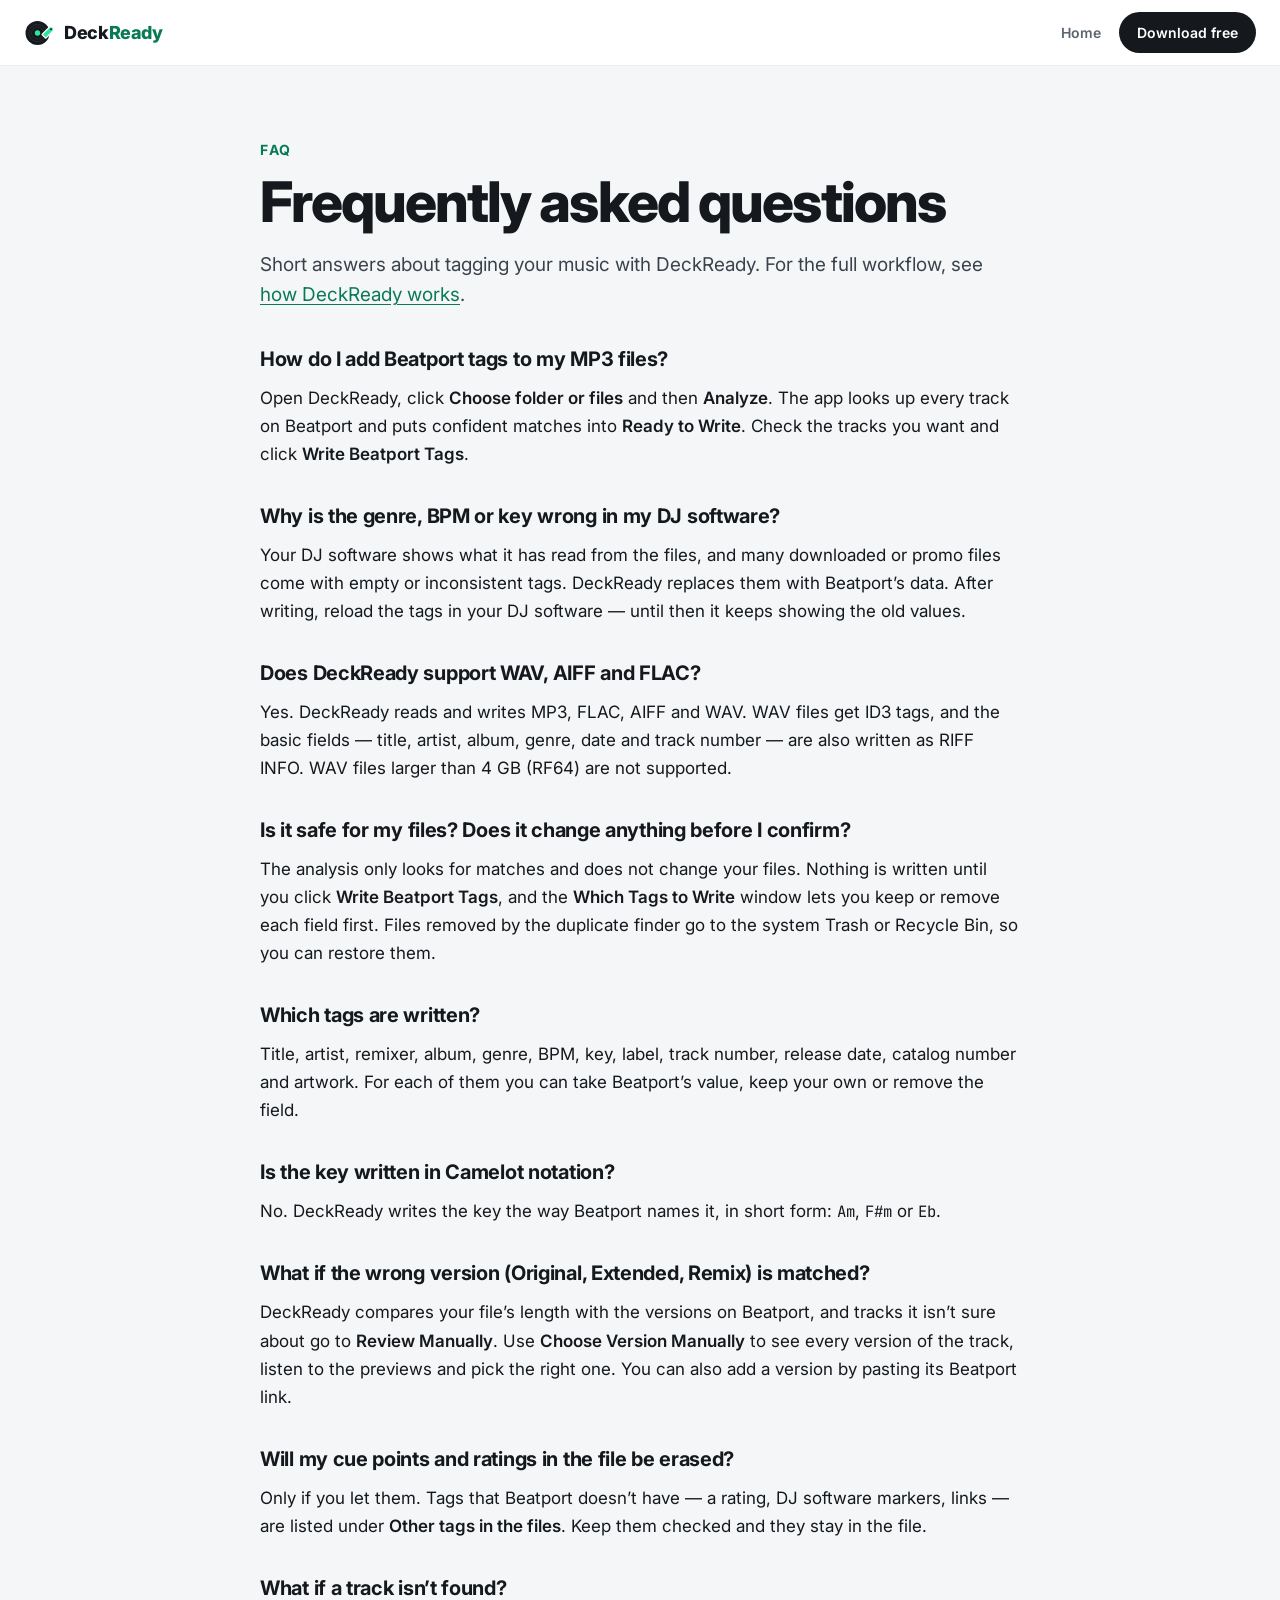
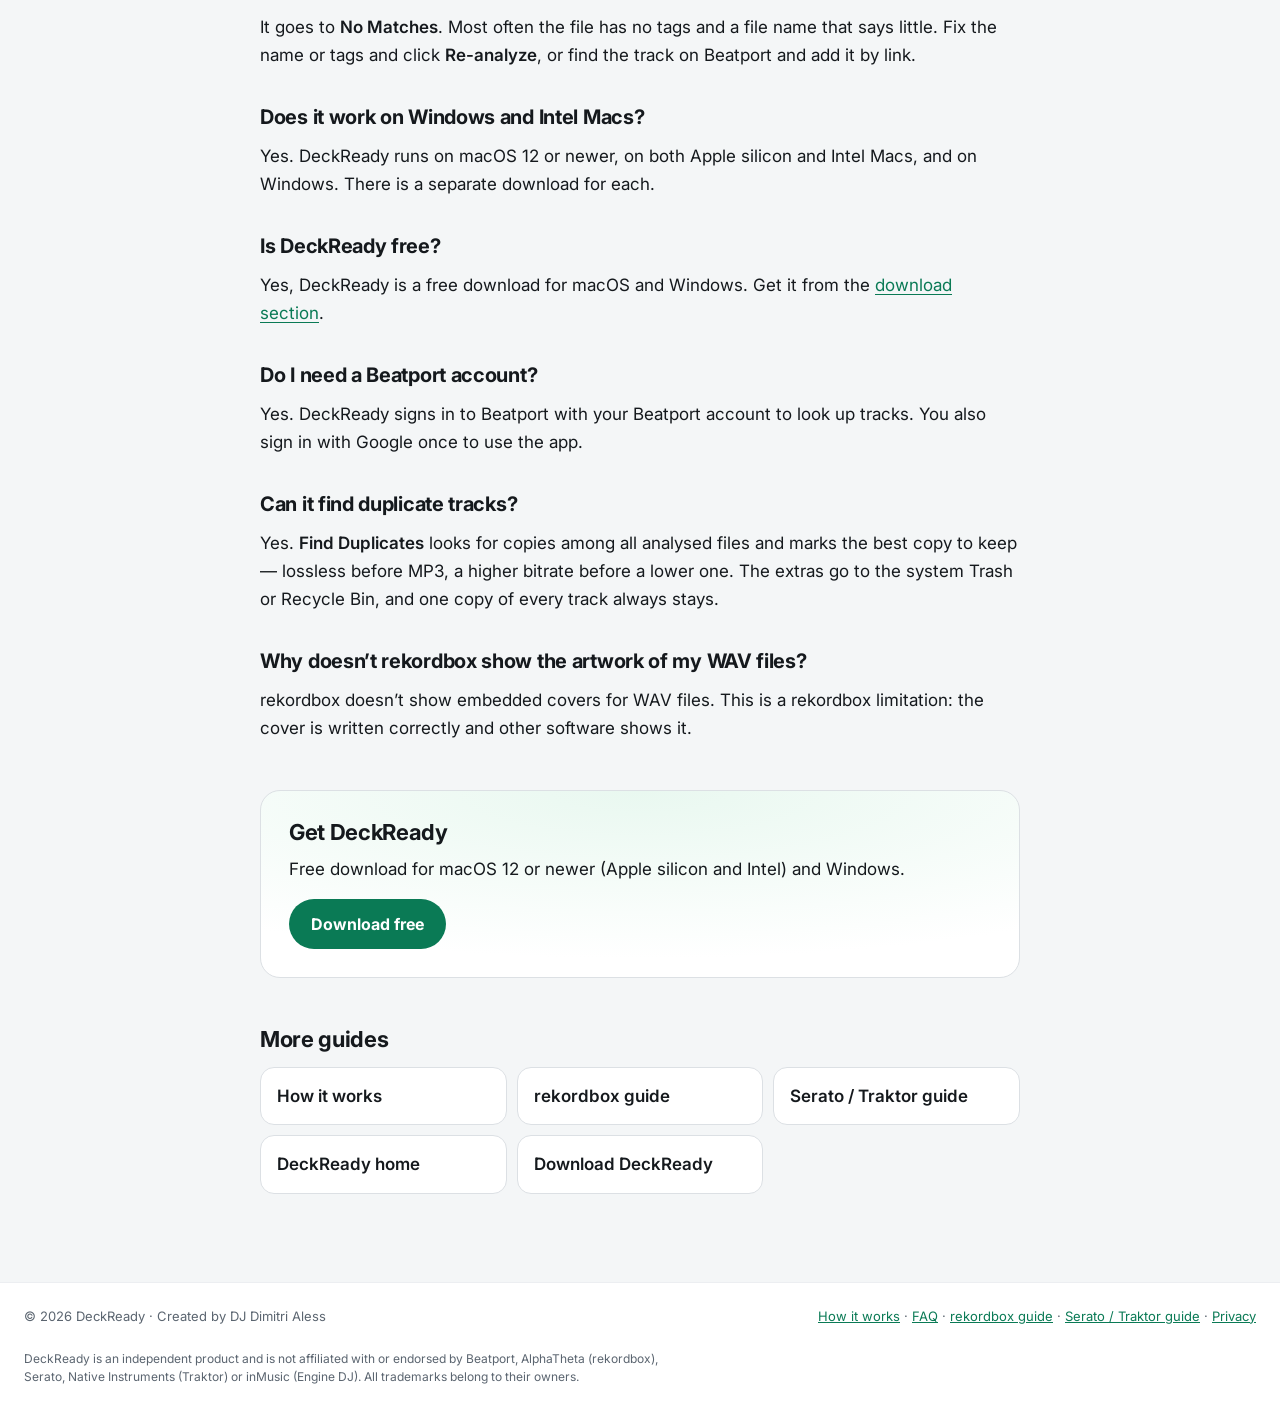
==== faq/index.html @ 61708c16 "SEO pages: how-it-works, FAQ, rekordbox and Serato/Traktor/Engine DJ guides; sitemap; footer links C" ====
<!DOCTYPE html>
<html lang="en">
<head>
<meta charset="UTF-8">
<meta name="viewport" content="width=device-width, initial-scale=1.0">
<title>DeckReady FAQ — Beatport Tags for MP3, FLAC, AIFF &amp; WAV</title>
<meta name="description" content="Answers about DeckReady: adding Beatport tags to MP3, FLAC, AIFF and WAV, file safety, versions, duplicates, platforms, price and the Beatport account.">
<meta name="robots" content="index, follow">
<link rel="canonical" href="https://deckready.pitchclub.app/faq/">

<!-- Open Graph -->
<meta property="og:type" content="article">
<meta property="og:url" content="https://deckready.pitchclub.app/faq/">
<meta property="og:title" content="DeckReady FAQ — Beatport Tags for MP3, FLAC, AIFF &amp; WAV">
<meta property="og:description" content="Answers about DeckReady: adding Beatport tags to MP3, FLAC, AIFF and WAV, file safety, versions, duplicates, platforms, price and the Beatport account.">
<meta property="og:site_name" content="DeckReady">
<meta property="og:image" content="https://deckready.pitchclub.app/assets/og-image.png?v=2">
<meta property="og:image:width" content="1200">
<meta property="og:image:height" content="630">
<meta property="og:image:type" content="image/png">
<meta property="og:image:alt" content="DeckReady — auto-tag your tracks with Beatport: artist, title, BPM, key, genre and artwork">

<!-- Twitter Card -->
<meta name="twitter:card" content="summary_large_image">
<meta name="twitter:title" content="DeckReady FAQ — Beatport Tags for MP3, FLAC, AIFF &amp; WAV">
<meta name="twitter:description" content="Answers about DeckReady: adding Beatport tags to MP3, FLAC, AIFF and WAV, file safety, versions, duplicates, platforms, price and the Beatport account.">
<meta name="twitter:image" content="https://deckready.pitchclub.app/assets/og-image.png?v=2">

<!-- JSON-LD Structured Data -->
<script type="application/ld+json">
{
  "@context": "https://schema.org",
  "@type": "FAQPage",
  "mainEntity": [
    {
      "@type": "Question",
      "name": "How do I add Beatport tags to my MP3 files?",
      "acceptedAnswer": {
        "@type": "Answer",
        "text": "Open DeckReady, click Choose folder or files and then Analyze. The app looks up every track on Beatport and puts confident matches into Ready to Write. Check the tracks you want and click Write Beatport Tags."
      }
    },
    {
      "@type": "Question",
      "name": "Why is the genre, BPM or key wrong in my DJ software?",
      "acceptedAnswer": {
        "@type": "Answer",
        "text": "Your DJ software shows what it has read from the files, and many downloaded or promo files come with empty or inconsistent tags. DeckReady replaces them with Beatport’s data. After writing, reload the tags in your DJ software — until then it keeps showing the old values."
      }
    },
    {
      "@type": "Question",
      "name": "Does DeckReady support WAV, AIFF and FLAC?",
      "acceptedAnswer": {
        "@type": "Answer",
        "text": "Yes. DeckReady reads and writes MP3, FLAC, AIFF and WAV. WAV files get ID3 tags, and the basic fields — title, artist, album, genre, date and track number — are also written as RIFF INFO. WAV files larger than 4 GB (RF64) are not supported."
      }
    },
    {
      "@type": "Question",
      "name": "Is it safe for my files? Does it change anything before I confirm?",
      "acceptedAnswer": {
        "@type": "Answer",
        "text": "The analysis only looks for matches and does not change your files. Nothing is written until you click Write Beatport Tags, and the Which Tags to Write window lets you keep or remove each field first. Files removed by the duplicate finder go to the system Trash or Recycle Bin, so you can restore them."
      }
    },
    {
      "@type": "Question",
      "name": "Which tags are written?",
      "acceptedAnswer": {
        "@type": "Answer",
        "text": "Title, artist, remixer, album, genre, BPM, key, label, track number, release date, catalog number and artwork. For each of them you can take Beatport’s value, keep your own or remove the field."
      }
    },
    {
      "@type": "Question",
      "name": "Is the key written in Camelot notation?",
      "acceptedAnswer": {
        "@type": "Answer",
        "text": "No. DeckReady writes the key the way Beatport names it, in short form: Am, F#m or Eb."
      }
    },
    {
      "@type": "Question",
      "name": "What if the wrong version (Original, Extended, Remix) is matched?",
      "acceptedAnswer": {
        "@type": "Answer",
        "text": "DeckReady compares your file’s length with the versions on Beatport, and tracks it isn’t sure about go to Review Manually. Use Choose Version Manually to see every version of the track, listen to the previews and pick the right one. You can also add a version by pasting its Beatport link."
      }
    },
    {
      "@type": "Question",
      "name": "Will my cue points and ratings in the file be erased?",
      "acceptedAnswer": {
        "@type": "Answer",
        "text": "Only if you let them. Tags that Beatport doesn’t have — a rating, DJ software markers, links — are listed under Other tags in the files. Keep them checked and they stay in the file."
      }
    },
    {
      "@type": "Question",
      "name": "What if a track isn’t found?",
      "acceptedAnswer": {
        "@type": "Answer",
        "text": "It goes to No Matches. Most often the file has no tags and a file name that says little. Fix the name or tags and click Re-analyze, or find the track on Beatport and add it by link."
      }
    },
    {
      "@type": "Question",
      "name": "Does it work on Windows and Intel Macs?",
      "acceptedAnswer": {
        "@type": "Answer",
        "text": "Yes. DeckReady runs on macOS 12 or newer, on both Apple silicon and Intel Macs, and on Windows. There is a separate download for each."
      }
    },
    {
      "@type": "Question",
      "name": "Is DeckReady free?",
      "acceptedAnswer": {
        "@type": "Answer",
        "text": "Yes, DeckReady is a free download for macOS and Windows. Get it from the download section."
      }
    },
    {
      "@type": "Question",
      "name": "Do I need a Beatport account?",
      "acceptedAnswer": {
        "@type": "Answer",
        "text": "Yes. DeckReady signs in to Beatport with your Beatport account to look up tracks. You also sign in with Google once to use the app."
      }
    },
    {
      "@type": "Question",
      "name": "Can it find duplicate tracks?",
      "acceptedAnswer": {
        "@type": "Answer",
        "text": "Yes. Find Duplicates looks for copies among all analysed files and marks the best copy to keep — lossless before MP3, a higher bitrate before a lower one. The extras go to the system Trash or Recycle Bin, and one copy of every track always stays."
      }
    },
    {
      "@type": "Question",
      "name": "Why doesn’t rekordbox show the artwork of my WAV files?",
      "acceptedAnswer": {
        "@type": "Answer",
        "text": "rekordbox doesn’t show embedded covers for WAV files. This is a rekordbox limitation: the cover is written correctly and other software shows it."
      }
    }
  ]
}
</script>
<link rel="icon" href="/favicon.svg" type="image/svg+xml">
<link rel="icon" href="/favicon.ico" sizes="16x16 32x32 48x48">
<link rel="apple-touch-icon" href="/apple-touch-icon.png">
<link rel="preconnect" href="https://fonts.googleapis.com">
<link rel="preconnect" href="https://fonts.gstatic.com" crossorigin>
<link rel="stylesheet" href="https://fonts.googleapis.com/css2?family=Inter:wght@400;500;600;700;800;900&amp;family=JetBrains+Mono:wght@400;500;600&amp;display=swap">
<link rel="stylesheet" href="/assets/site.css">
<style>
  /* guide pages — the light look of privacy/ (assets/site.css) */
  .wrap{max-width:1240px;margin:0 auto;padding:0 24px}
  .mono{font-family:"JetBrains Mono",ui-monospace,SFMono-Regular,Menlo,monospace}
  .site-head{position:sticky;top:0;z-index:20;background:rgba(255,255,255,.82);backdrop-filter:saturate(1.6) blur(14px);-webkit-backdrop-filter:saturate(1.6) blur(14px);border-bottom:1px solid #ECEEF1}
  .site-head .wrap{padding-top:12px;padding-bottom:12px;display:flex;align-items:center;justify-content:space-between;gap:16px}
  .brand{display:flex;align-items:center;gap:10px;text-decoration:none;color:#15191D}
  .brand:hover{color:#15191D}
  .brand span{font-weight:800;font-size:18px;letter-spacing:-.02em}
  .head-links{display:flex;align-items:center;gap:18px}
  .head-links .home{color:#5B6570;text-decoration:none;font-weight:600;font-size:14px}
  .head-links .home:hover{color:#15191D}
  .head-links .btn{background:#15191D;color:#FFFFFF;text-decoration:none;font-weight:600;font-size:14px;padding:10px 18px;border-radius:999px;white-space:nowrap}
  .guide{padding:72px 0 88px;background:#F4F6F7}
  .guide .wrap{max-width:760px}
  .guide .kicker{font-size:14px;font-weight:700;letter-spacing:.12em;text-transform:uppercase;color:#0A7A55;margin:0 0 12px}
  .guide h1{font-weight:800;font-size:clamp(34px,6vw,56px);line-height:1.05;letter-spacing:-.035em;margin:0}
  .guide .lead{font-size:19px;line-height:1.6;color:#3A434C;margin:18px 0 0}
  .guide h2{font-weight:700;font-size:22px;letter-spacing:-.015em;line-height:1.25;margin:44px 0 0}
  .guide p,.guide ul,.guide ol{margin:12px 0 0;font-size:17px;line-height:1.65;color:#15191D}
  .guide ul,.guide ol{padding-left:22px}
  .guide li{margin-top:6px}
  .guide li::marker{color:#0A7A55}
  .guide a{text-decoration:underline;text-underline-offset:3px;overflow-wrap:anywhere}
  .ui{font-weight:600;white-space:normal}
  .key{font-family:"JetBrains Mono",ui-monospace,SFMono-Regular,Menlo,monospace;font-size:.92em}
  .faq-item h2{font-size:20px;margin-top:36px}
  .cta{margin-top:48px;padding:28px;border-radius:20px;background:radial-gradient(120% 120% at 50% 0%,#E9F8F0 0%,#FFFFFF 75%);border:1px solid #DCE0E4}
  .cta h2{margin:0}
  .cta p{margin-top:8px}
  .cta .btn{display:inline-block;margin-top:16px;background:#0A7A55;color:#FFFFFF;text-decoration:none;font-weight:700;font-size:16px;padding:13px 22px;border-radius:999px}
  .more{margin-top:48px}
  .more h2{margin:0}
  .more ul{list-style:none;padding:0;margin:14px 0 0;display:grid;grid-template-columns:repeat(auto-fit,minmax(200px,1fr));gap:10px}
  .more li{margin:0}
  .more a{display:block;padding:14px 16px;border-radius:14px;background:#FFFFFF;border:1px solid #DCE0E4;color:#15191D;font-weight:600;text-decoration:none}
  .more a:hover{border-color:#0A7A55}
  .site-foot{border-top:1px solid #ECEEF1}
  .site-foot .row{max-width:1240px;margin:0 auto;padding:24px;display:flex;justify-content:space-between;gap:16px;flex-wrap:wrap;font-size:13px;color:#5B6570}
  .site-foot .disc{max-width:1240px;margin:0 auto;padding:0 24px 24px;font-size:12px;line-height:1.5;color:#5B6570}
  .site-foot .disc p{margin:0;max-width:640px}
  @media (max-width:540px){
    .wrap,.site-foot .row{padding-left:16px;padding-right:16px}
    .site-foot .disc{padding:0 16px 24px}
    .head-links{gap:12px}
    .head-links .btn{padding:9px 14px}
    .guide{padding:48px 0 64px}
    .guide p,.guide ul,.guide ol{font-size:16px}
    .guide .lead{font-size:17px}
    .cta{padding:22px 18px}
  }
  @media (max-width:360px){.head-links .home{display:none}}   /* logo still goes home */
</style>
</head>
<body>
<header class="site-head">
  <div class="wrap">
    <a class="brand" href="/" aria-label="DeckReady home">
      <svg width="30" height="30" viewBox="0 0 40 40" aria-hidden="true"><circle cx="18" cy="20" r="16" fill="#15191D"></circle><circle cx="18" cy="20" r="11.5" fill="none" stroke="#2C3238"></circle><circle cx="18" cy="20" r="8" fill="none" stroke="#2C3238"></circle><circle cx="18" cy="20" r="3.6" fill="#2EE59D"></circle><path d="M24 22l10-10h5v5l-10 10z" fill="#2EE59D" stroke="#FFFFFF" stroke-width="1.5" stroke-linejoin="round"></path><circle cx="36" cy="15" r="1.3" fill="#15191D"></circle></svg>
      <span>Deck<span style="color:#0A7A55">Ready</span></span>
    </a>
    <nav class="head-links">
      <a class="home" href="/">Home</a>
      <a class="btn" href="/#download">Download free</a>
    </nav>
  </div>
</header>

<main id="top" class="guide">
  <div class="wrap">
    <p class="kicker">FAQ</p>
    <h1>Frequently asked questions</h1>
    <p class="lead">Short answers about tagging your music with DeckReady. For the full workflow, see <a href="/how-it-works/">how DeckReady works</a>.</p>
    <div class="faq-item">
    <h2>How do I add Beatport tags to my MP3 files?</h2>
    <p>Open DeckReady, click <span class="ui">Choose folder or files</span> and then <span class="ui">Analyze</span>. The app looks up every track on Beatport and puts confident matches into <span class="ui">Ready to Write</span>. Check the tracks you want and click <span class="ui">Write Beatport Tags</span>.</p>
    </div>

    <div class="faq-item">
    <h2>Why is the genre, BPM or key wrong in my DJ software?</h2>
    <p>Your DJ software shows what it has read from the files, and many downloaded or promo files come with empty or inconsistent tags. DeckReady replaces them with Beatport’s data. After writing, reload the tags in your DJ software — until then it keeps showing the old values.</p>
    </div>

    <div class="faq-item">
    <h2>Does DeckReady support WAV, AIFF and FLAC?</h2>
    <p>Yes. DeckReady reads and writes MP3, FLAC, AIFF and WAV. WAV files get ID3 tags, and the basic fields — title, artist, album, genre, date and track number — are also written as RIFF INFO. WAV files larger than 4 GB (RF64) are not supported.</p>
    </div>

    <div class="faq-item">
    <h2>Is it safe for my files? Does it change anything before I confirm?</h2>
    <p>The analysis only looks for matches and does not change your files. Nothing is written until you click <span class="ui">Write Beatport Tags</span>, and the <span class="ui">Which Tags to Write</span> window lets you keep or remove each field first. Files removed by the duplicate finder go to the system Trash or Recycle Bin, so you can restore them.</p>
    </div>

    <div class="faq-item">
    <h2>Which tags are written?</h2>
    <p>Title, artist, remixer, album, genre, BPM, key, label, track number, release date, catalog number and artwork. For each of them you can take Beatport’s value, keep your own or remove the field.</p>
    </div>

    <div class="faq-item">
    <h2>Is the key written in Camelot notation?</h2>
    <p>No. DeckReady writes the key the way Beatport names it, in short form: <span class="key">Am</span>, <span class="key">F#m</span> or <span class="key">Eb</span>.</p>
    </div>

    <div class="faq-item">
    <h2>What if the wrong version (Original, Extended, Remix) is matched?</h2>
    <p>DeckReady compares your file’s length with the versions on Beatport, and tracks it isn’t sure about go to <span class="ui">Review Manually</span>. Use <span class="ui">Choose Version Manually</span> to see every version of the track, listen to the previews and pick the right one. You can also add a version by pasting its Beatport link.</p>
    </div>

    <div class="faq-item">
    <h2>Will my cue points and ratings in the file be erased?</h2>
    <p>Only if you let them. Tags that Beatport doesn’t have — a rating, DJ software markers, links — are listed under <span class="ui">Other tags in the files</span>. Keep them checked and they stay in the file.</p>
    </div>

    <div class="faq-item">
    <h2>What if a track isn’t found?</h2>
    <p>It goes to <span class="ui">No Matches</span>. Most often the file has no tags and a file name that says little. Fix the name or tags and click <span class="ui">Re-analyze</span>, or find the track on Beatport and add it by link.</p>
    </div>

    <div class="faq-item">
    <h2>Does it work on Windows and Intel Macs?</h2>
    <p>Yes. DeckReady runs on macOS 12 or newer, on both Apple silicon and Intel Macs, and on Windows. There is a separate download for each.</p>
    </div>

    <div class="faq-item">
    <h2>Is DeckReady free?</h2>
    <p>Yes, DeckReady is a free download for macOS and Windows. Get it from the <a href="/#download">download section</a>.</p>
    </div>

    <div class="faq-item">
    <h2>Do I need a Beatport account?</h2>
    <p>Yes. DeckReady signs in to Beatport with your Beatport account to look up tracks. You also sign in with Google once to use the app.</p>
    </div>

    <div class="faq-item">
    <h2>Can it find duplicate tracks?</h2>
    <p>Yes. <span class="ui">Find Duplicates</span> looks for copies among all analysed files and marks the best copy to keep — lossless before MP3, a higher bitrate before a lower one. The extras go to the system Trash or Recycle Bin, and one copy of every track always stays.</p>
    </div>

    <div class="faq-item">
    <h2>Why doesn’t rekordbox show the artwork of my WAV files?</h2>
    <p>rekordbox doesn’t show embedded covers for WAV files. This is a rekordbox limitation: the cover is written correctly and other software shows it.</p>
    </div>
    <section class="cta">
      <h2>Get DeckReady</h2>
      <p>Free download for macOS 12 or newer (Apple silicon and Intel) and Windows.</p>
      <a class="btn" href="/#download">Download free</a>
    </section>
    <nav class="more" aria-label="More guides">
      <h2>More guides</h2>
      <ul>
        <li><a href="/how-it-works/">How it works</a></li>
        <li><a href="/rekordbox/">rekordbox guide</a></li>
        <li><a href="/serato-traktor/">Serato / Traktor guide</a></li>
        <li><a href="/">DeckReady home</a></li>
        <li><a href="/#download">Download DeckReady</a></li>
      </ul>
    </nav>
  </div>
</main>

<footer class="site-foot">
  <div class="row"><span>© 2026 DeckReady · Created by DJ Dimitri Aless</span><span><a href="/how-it-works/">How it works</a> · <a href="/faq/">FAQ</a> · <a href="/rekordbox/">rekordbox guide</a> · <a href="/serato-traktor/">Serato / Traktor guide</a> · <a href="/privacy/">Privacy</a></span></div>
  <div class="disc"><p>DeckReady is an independent product and is not affiliated with or endorsed by Beatport, AlphaTheta (rekordbox), Serato, Native Instruments (Traktor) or inMusic (Engine DJ). All trademarks belong to their owners.</p></div>
</footer>
</body>
</html>
---- assets/site.css ----
/* DeckReady site — scroll story (2026-10-27). Ported 1:1 from the approved mockup
   site_mockup_story.dc.html; additions are marked "port:". No build step. */

body{margin:0;background:#FFFFFF;font-family:Inter,system-ui,sans-serif;color:#15191D;font-size:16px;line-height:1.5;overflow-x:clip}
a{color:#0A7A55}a:hover{color:#065C40}
html{scroll-behavior:smooth}                               /* port: #download / #story links */
:focus-visible{outline:2px solid #0A7A55;outline-offset:3px;border-radius:6px}   /* port: keyboard */

@keyframes spin{to{transform:rotate(360deg)}}
@keyframes spinRev{to{transform:rotate(-360deg)}}
@keyframes floatY{0%,100%{transform:translateY(0)}50%{transform:translateY(-14px)}}
@keyframes fadeUp{from{opacity:0;transform:translateY(16px)}to{opacity:1;transform:none}}
@keyframes popIn{0%{opacity:0;transform:scale(.6)}70%{opacity:1;transform:scale(1.08)}100%{opacity:1;transform:scale(1)}}
@keyframes sceneIn{from{opacity:0;transform:translateY(18px) scale(.98)}to{opacity:1;transform:none}}
@keyframes rowIn8{from{opacity:0;transform:translateY(-8px)}to{opacity:1;transform:none}}
@keyframes recMove{from{offset-distance:0%}to{offset-distance:100%}}
@keyframes recLook{0%{opacity:0;transform:scale(.6)}15%{opacity:1;transform:scale(1)}85%{opacity:1;transform:scale(1)}100%{opacity:0;transform:scale(.6)}}
@keyframes bumpA{from{transform:scale(1.15)}to{transform:scale(1)}}
@keyframes bumpB{from{transform:scale(1.15)}to{transform:scale(1)}}
@keyframes noteA{0%{opacity:1;transform:translateY(0) scale(.8)}50%{opacity:.75}100%{opacity:0;transform:translateY(-10px) scale(1)}}
@keyframes noteB{0%{opacity:1;transform:translateY(0) scale(.8)}50%{opacity:.75}100%{opacity:0;transform:translateY(-10px) scale(1)}}
@keyframes badgeLife{0%,76%{opacity:1}100%{opacity:0}}
@keyframes collapseRow{0%,40%{background:#C6EED9;height:34px;opacity:1}100%{background:#C6EED9;height:0;opacity:0}}
@keyframes playhead{from{width:0%}to{width:100%}}
@keyframes toTrash{0%{opacity:1;transform:none}100%{opacity:0;transform:translate(150px,170px) scale(.15)}}
@keyframes trashBounce{0%,100%{transform:none}35%{transform:translateY(-6px) rotate(-14deg)}70%{transform:rotate(8deg)}}
@keyframes chipFly{0%{opacity:0;transform:translate(var(--fx),var(--fy)) scale(.5)}25%{opacity:1}100%{opacity:1;transform:none}}
@keyframes glowPulse{0%,100%{box-shadow:0 0 0 0 rgba(46,229,157,0)}50%{box-shadow:0 0 0 8px rgba(46,229,157,.18)}}
@keyframes barFill{from{width:0}}
@keyframes orbit{to{transform:rotate(360deg)}}
@keyframes counterOrbit{to{transform:rotate(-360deg)}}
@keyframes dash{to{stroke-dashoffset:0}}
@keyframes shimmer{from{background-position:200% 0}to{background-position:-200% 0}}
@keyframes eq{0%,100%{transform:scaleY(.3)}50%{transform:scaleY(1)}}
.spin{animation:spin 6s linear infinite}
.spin-slow{animation:spin 18s linear infinite}
.spin-fast{animation:spin .9s linear infinite;transform-origin:50% 50%}
.float{animation:floatY 6s ease-in-out infinite}
.fade-up{animation:fadeUp .6s cubic-bezier(.2,.8,.2,1) both}
.pop{animation:popIn .5s cubic-bezier(.2,.8,.2,1) both}
.scene-in{animation:sceneIn .55s cubic-bezier(.2,.8,.2,1) both}
.rowin{animation:rowIn8 .25s cubic-bezier(.2,.8,.2,1) both}
.rec-move{position:absolute;left:0;top:0;offset-rotate:0deg;offset-anchor:50% 50%;animation:recMove .75s cubic-bezier(.37,0,.63,1) both;pointer-events:none;z-index:6}
.rec-look{display:block;animation:recLook .75s linear both}
.rec-turn{display:block;animation:spin 1s linear infinite}
.bA{animation:bumpA .25s cubic-bezier(.2,.8,.2,1)}.bB{animation:bumpB .25s cubic-bezier(.2,.8,.2,1)}
.nA{animation:noteA .4s cubic-bezier(.2,.8,.2,1) both}.nB{animation:noteB .4s cubic-bezier(.2,.8,.2,1) both}
.badge-life{animation:badgeLife 1.3s linear both}
.collapse{animation:collapseRow .3s ease-in-out both}
@keyframes collapse30{0%,40%{height:30px;opacity:1}100%{height:0;opacity:0}}
.collapse30{animation:collapse30 .3s ease-in-out both}
@keyframes groupOut{from{opacity:1;max-height:200px}to{opacity:0;max-height:0}}
.collapse-group{animation:groupOut .3s ease-in-out both}
.to-trash{animation:toTrash .8s cubic-bezier(.5,0,.75,0) both}
.trash-bounce{animation:trashBounce .6s ease}
.chip-fly{animation:chipFly .8s cubic-bezier(.2,.8,.2,1) both}
.glow{animation:glowPulse 1.6s ease-in-out infinite}
.bar-fill{animation:barFill .9s cubic-bezier(.2,.8,.2,1) both}
.eqbar{transform-origin:bottom;animation:eq 1.1s ease-in-out infinite}
.btn{transition:transform .25s cubic-bezier(.2,.8,.2,1),box-shadow .25s ease}
.btn:hover{transform:translateY(-3px);box-shadow:0 14px 30px rgba(10,122,85,.22)}
.chap{will-change:transform,opacity}
/* chapter buttons: the mockup's inline styles as classes (.on = active chapter) */
.navdot{font:inherit;font-size:12px;font-weight:600;cursor:pointer;padding:6px 11px;border-radius:999px;background:#FFFFFF;color:#5B6570;border:1px solid #DCE0E4;transition:all .35s cubic-bezier(.2,.8,.2,1)}
.navdot.on{background:#15191D;color:#FFFFFF;border-color:#15191D}
.navdot:not(.on):hover{color:#15191D}       /* port: the mockup's hover also hit the active (dark) button → dark text on dark */
.dl-card{transition:transform .3s cubic-bezier(.2,.8,.2,1),box-shadow .3s ease}
.dl-card:hover{transform:translateY(-6px);box-shadow:0 22px 44px rgba(10,122,85,.18)}
.dl-icon{transition:transform .3s ease}
.dl-card:hover .dl-icon{transform:rotate(-8deg) scale(1.1)}
@keyframes arrowDrop{0%,100%{transform:none}50%{transform:translateY(4px)}}
.dl-card:hover .dl-arrow{animation:arrowDrop .7s ease infinite}
.tile{transition:transform .3s cubic-bezier(.2,.8,.2,1),box-shadow .3s ease}
.tile:hover{transform:translateY(-4px) rotate(-1deg);box-shadow:0 18px 36px rgba(21,25,29,.10)}
.stage{zoom:1.28}
@media (max-width:1380px){.stage{zoom:1.12}}
@media (max-width:1180px){.stage{zoom:.95}}
@media (max-width:1020px){.stage{zoom:.82}}
@media (max-width:900px){
.story{grid-template-columns:minmax(0,1fr)!important}
.sticky-col{order:-1;top:64px!important;z-index:5;background:#F4F6F7;padding:6px 0 10px}   /* port: background — chapter text no longer shows through beside the stage */
.stage{zoom:.62}
.chap-wrap{min-height:60vh!important}       /* port: the mockup put this on .chap (inner box) — it meant the chapter */
.h1{font-size:48px!important}
.three-col{grid-template-columns:minmax(0,1fr)!important}
.side-nav{display:none!important}
.story-h2{font-size:48px!important}          /* port: 72 / 52 / 56 px headings are wider than a phone */
.chap h3{font-size:38px!important}
.dl-h2{font-size:42px!important}
}
@media (max-width:540px){.stage{zoom:.5}.h1{font-size:38px!important}
.story-wrap{padding-left:16px!important;padding-right:16px!important}   /* port: 640 × .5 + 2 × 16 fits 375 px */
.story-h2{font-size:36px!important}.chap h3{font-size:30px!important}.chap p{font-size:17px!important}
.dl-h2{font-size:34px!important}.dl-box{padding:48px 18px!important}
#download{padding:72px 16px!important}
}
@media (max-width:400px){.stage{zoom:.44}}   /* port: 320–400 px phones */
@media (prefers-reduced-motion:reduce){*{animation:none!important;transition:none!important}html{scroll-behavior:auto}}
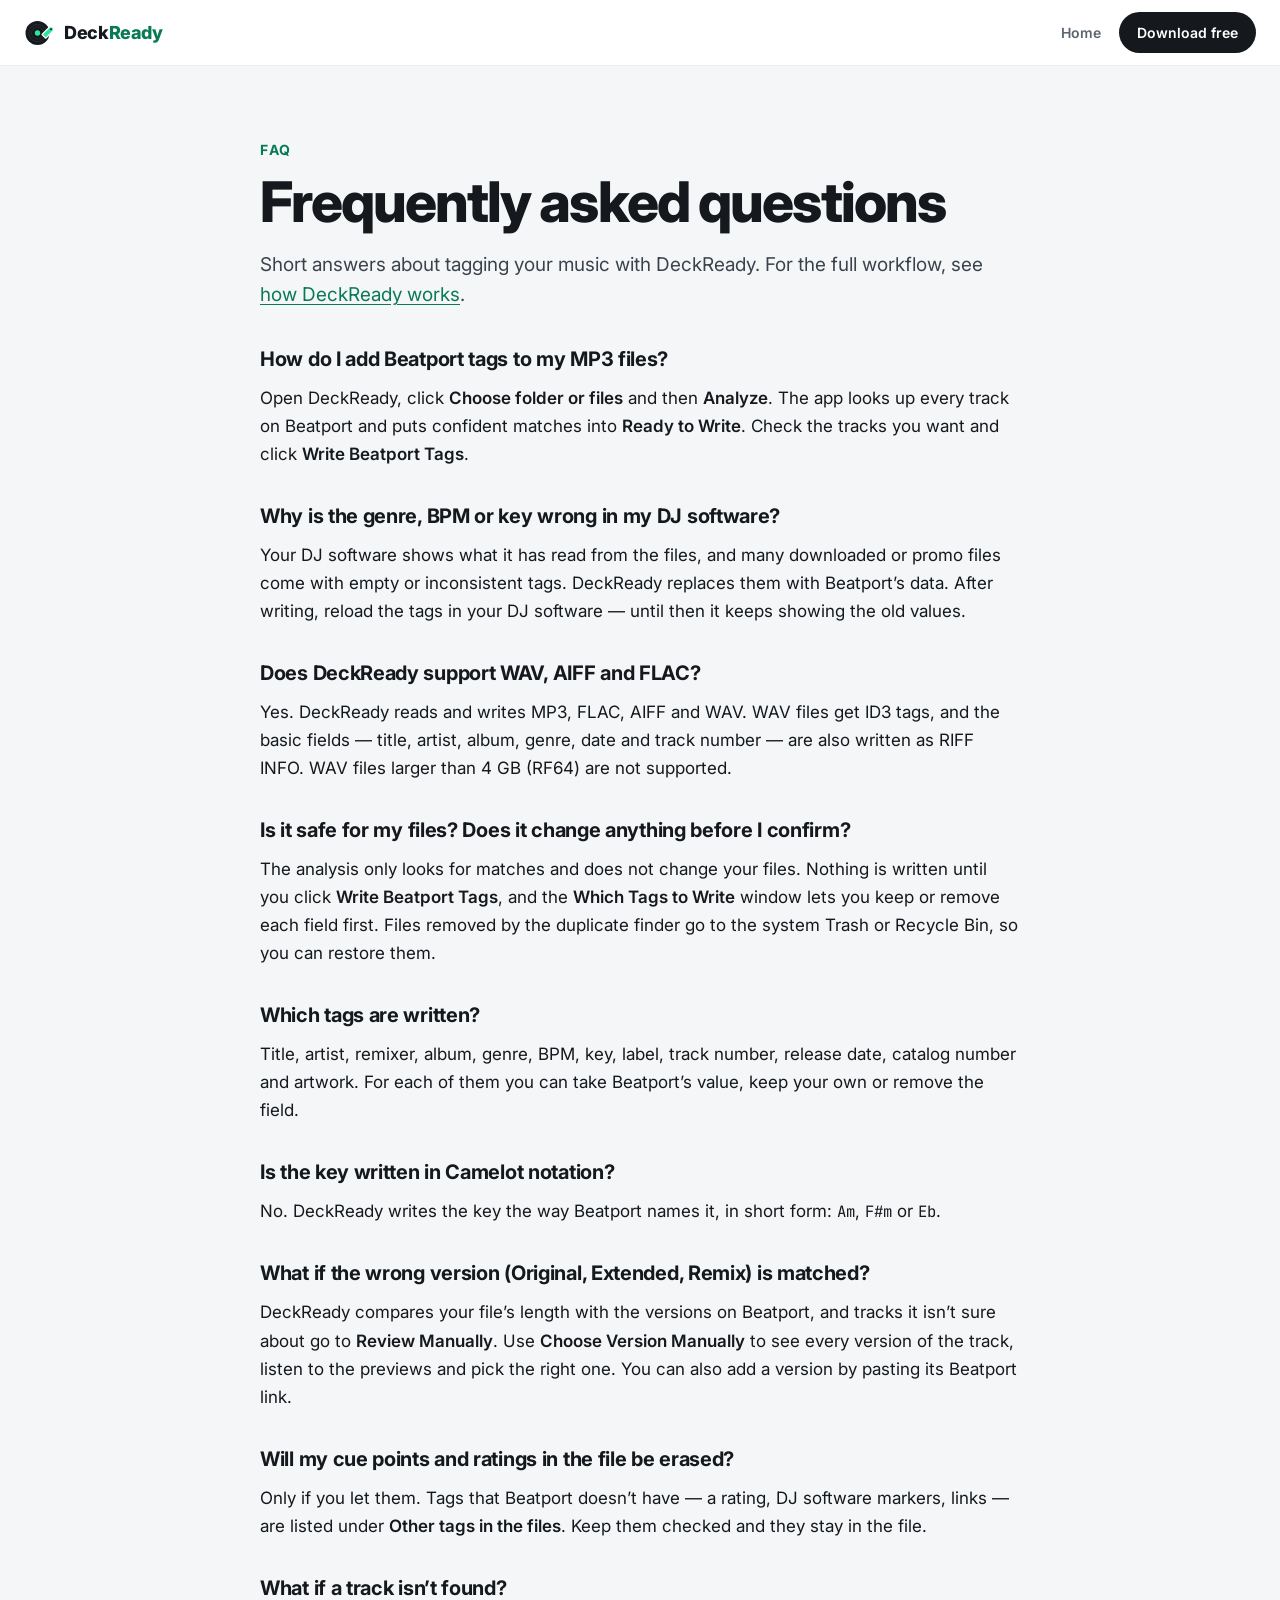
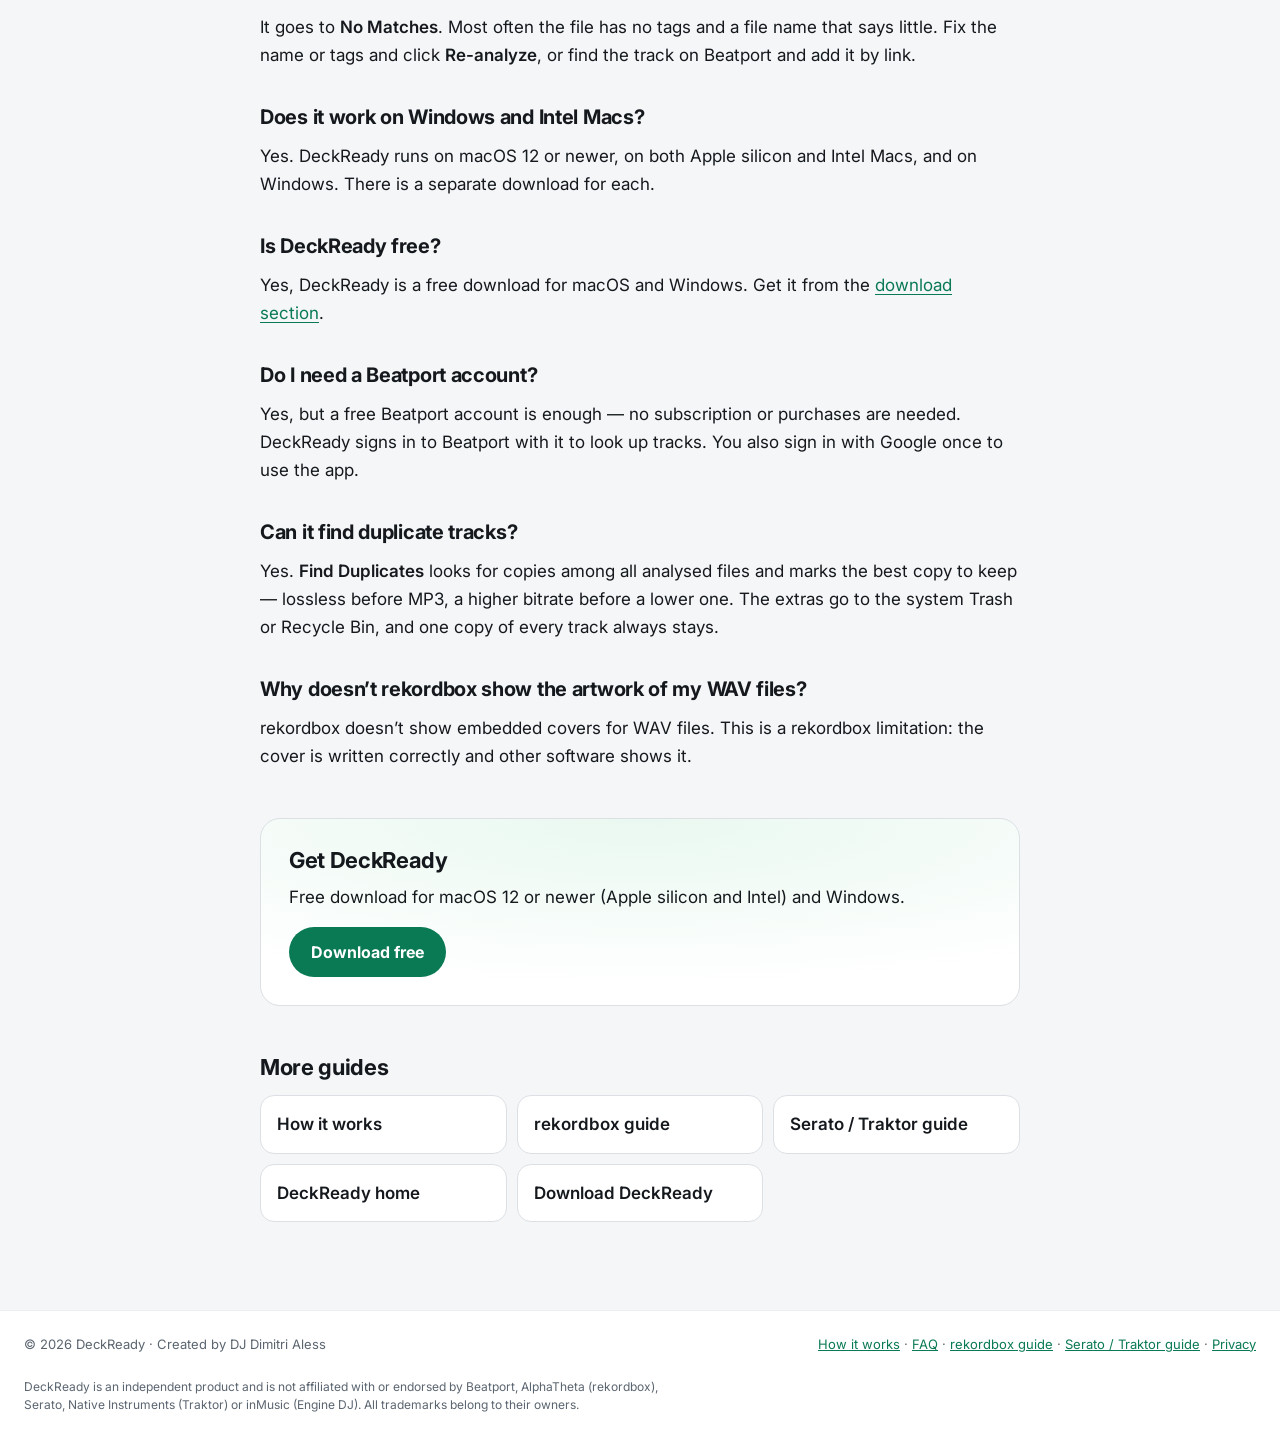
==== commit 9da1f474: "SEO pages: generic Serato wording; free Beatport account in FAQ Co-Authored-By: Claude Opus 5.5 <nor" ====
--- a/faq/index.html
+++ b/faq/index.html
@@ -125,7 +125,7 @@
       "name": "Do I need a Beatport account?",
       "acceptedAnswer": {
         "@type": "Answer",
-        "text": "Yes. DeckReady signs in to Beatport with your Beatport account to look up tracks. You also sign in with Google once to use the app."
+        "text": "Yes, but a free Beatport account is enough — no subscription or purchases are needed. DeckReady signs in to Beatport with it to look up tracks. You also sign in with Google once to use the app."
       }
     },
     {
@@ -284,7 +284,7 @@
 
     <div class="faq-item">
     <h2>Do I need a Beatport account?</h2>
-    <p>Yes. DeckReady signs in to Beatport with your Beatport account to look up tracks. You also sign in with Google once to use the app.</p>
+    <p>Yes, but a free Beatport account is enough — no subscription or purchases are needed. DeckReady signs in to Beatport with it to look up tracks. You also sign in with Google once to use the app.</p>
     </div>
 
     <div class="faq-item">
